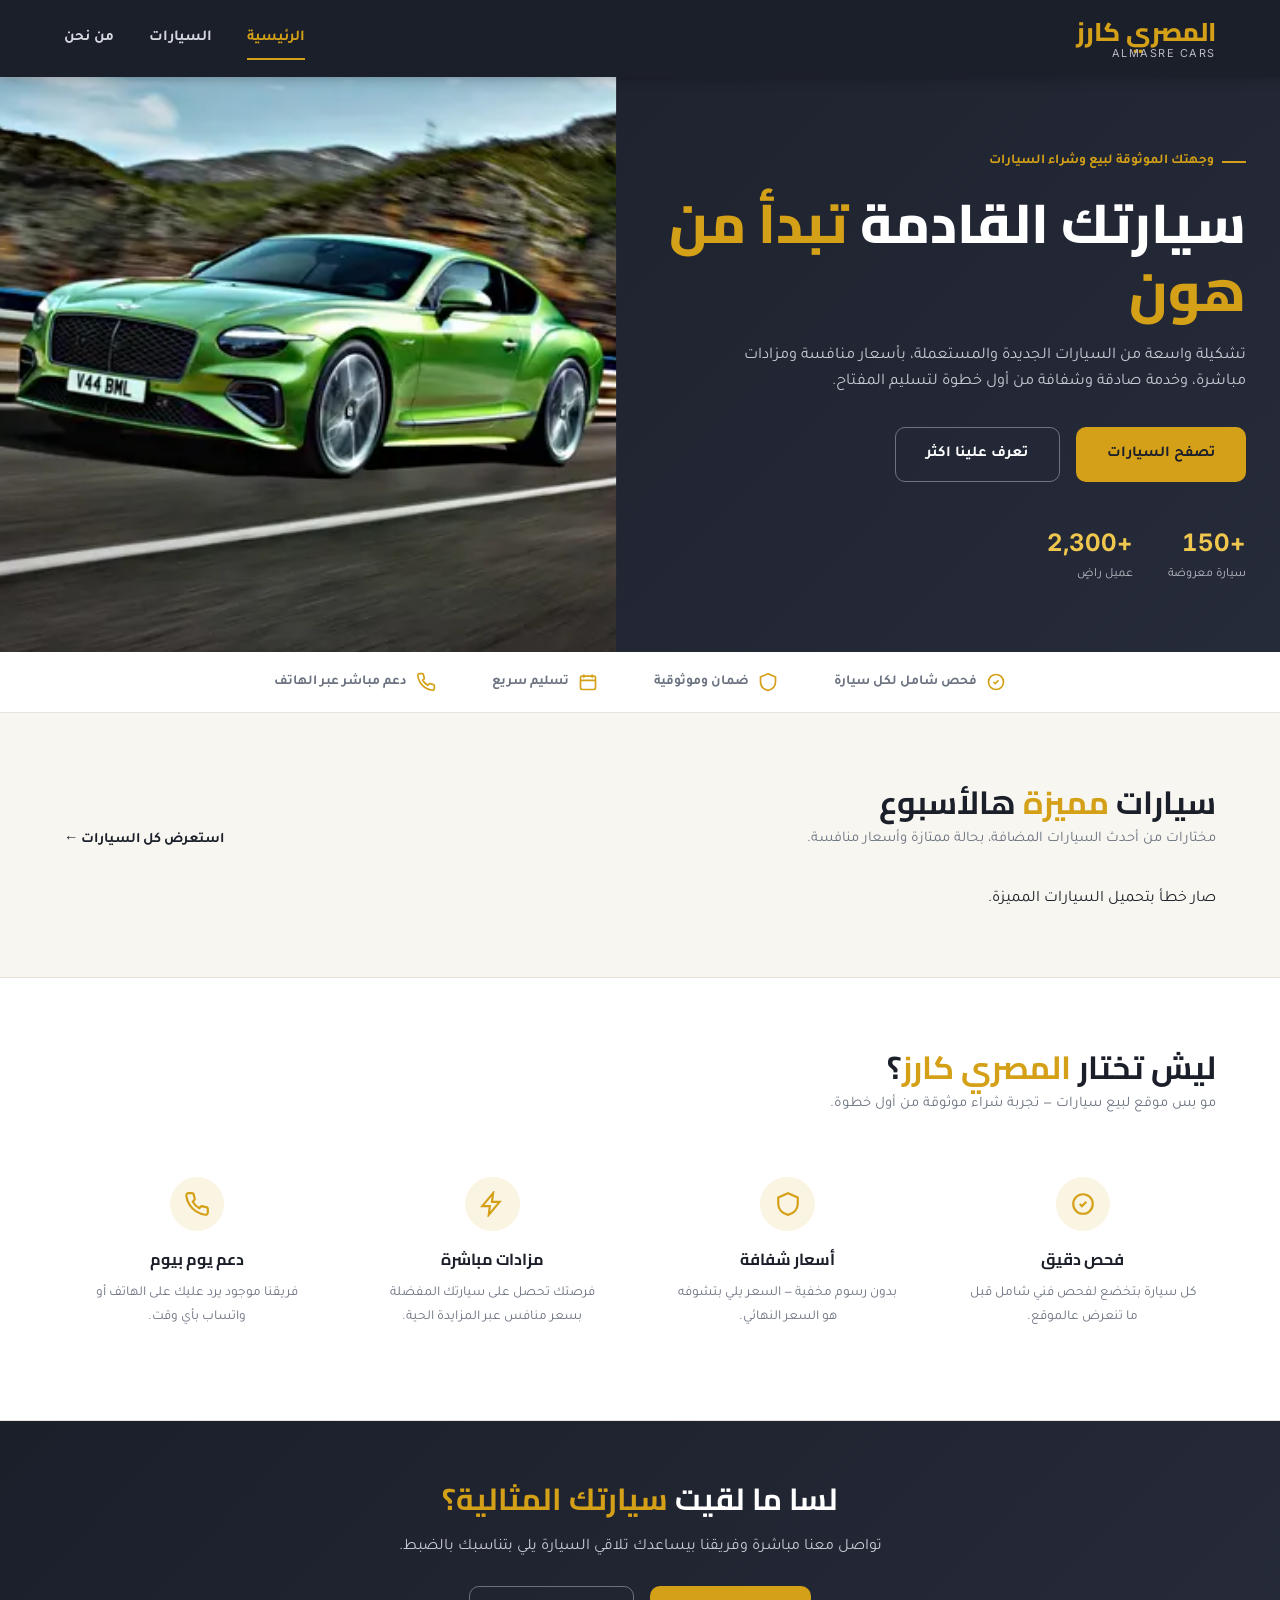
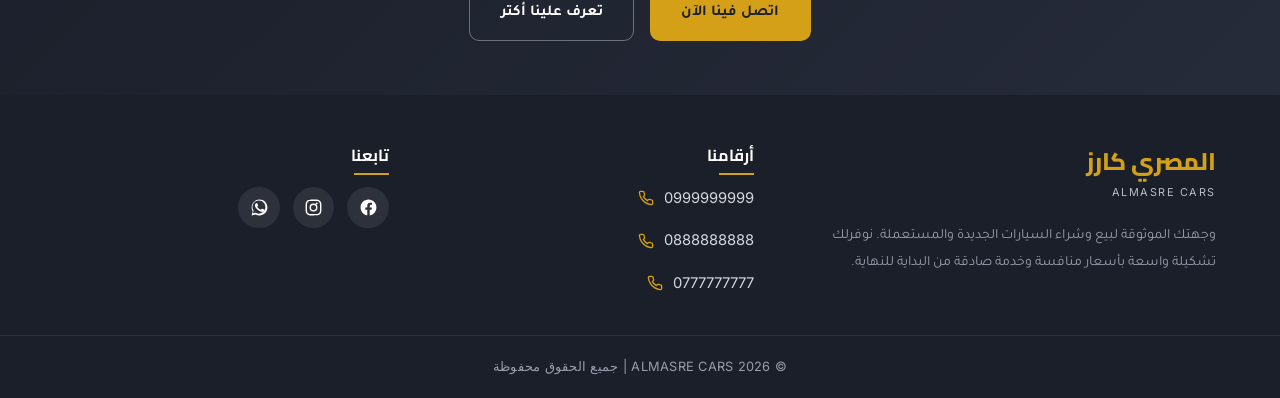
==== index.html @ b3e501c2 "Initial commit" ====
<!doctype html>
<html lang="ar" dir="rtl">
  <head>
    <meta charset="UTF-8" />
    <meta name="viewport" content="width=device-width, initial-scale=1.0" />
    <title>المصري كارز | الصفحة الرئيسية</title>

    <link rel="preconnect" href="https://fonts.googleapis.com" />
    <link rel="preconnect" href="https://fonts.gstatic.com" crossorigin />
    <link
      href="https://fonts.googleapis.com/css2?family=Cairo:wght@600;700;800&family=Tajawal:wght@400;500;700&family=Inter:wght@500;600;700&display=swap"
      rel="stylesheet"
    />
    <link rel="stylesheet" href="css/home.css" />
    <link rel="stylesheet" href="css/common.css" />
    <link rel="stylesheet" href="css/car-modal.css" />
  </head>

  <body>
    <!-- ===== Header ===== -->
    <header class="site-header">
      <div class="logo">
        <strong>المصري كارز</strong>
        <span>AlMasre Cars</span>
      </div>
      <nav class="nav-links" id="navLinks">
        <a href="#" aria-current="page">الرئيسية</a>
        <a href="Cars.html">السيارات</a>
        <a href="AboutUs.html">من نحن</a>
      </nav>
      <button
        class="nav-toggle"
        id="navToggle"
        aria-label="فتح القائمة"
        aria-expanded="false"
        aria-controls="navLinks"
      >
        <span></span><span></span><span></span>
      </button>
    </header>

    <!-- ===== Hero ===== -->
    <section class="hero">
      <div class="hero-copy">
        <div class="hero-eyebrow">وجهتك الموثوقة لبيع وشراء السيارات</div>
        <h1>سيارتك القادمة <span>تبدأ من هون</span></h1>
        <p>
          تشكيلة واسعة من السيارات الجديدة والمستعملة، بأسعار منافسة ومزادات
          مباشرة، وخدمة صادقة وشفافة من أول خطوة لتسليم المفتاح.
        </p>
        <div class="hero-actions">
          <a href="Cars.html" class="btn btn-primary">تصفح السيارات</a>
          <a href="AboutUs.html" class="btn btn-outline">تعرف علينا اكثر</a>
        </div>
        <div class="hero-stats">
          <div class="hero-stat">
            <strong class="num">+150</strong>
            <span>سيارة معروضة</span>
          </div>
          <div class="hero-stat">
            <strong class="num">+2,300</strong>
            <span>عميل راضٍ</span>
          </div>
        </div>
      </div>
      <div class="hero-media">
        <img src="images/Cars/car7.jpg" alt="أودي R8 من تشكيلة المصري كارز" />
      </div>
    </section>

    <!-- ===== شريط الثقة ===== -->
    <div class="trust-bar">
      <div class="trust-item">
        <svg
          viewBox="0 0 24 24"
          stroke-width="2"
          fill="none"
          stroke="currentColor"
        >
          <path d="M9 12l2 2 4-4"></path>
          <circle cx="12" cy="12" r="9"></circle>
        </svg>
        فحص شامل لكل سيارة
      </div>
      <div class="trust-item">
        <svg
          viewBox="0 0 24 24"
          stroke-width="2"
          fill="none"
          stroke="currentColor"
        >
          <path
            d="M12 2 3 6v6c0 5 3.8 8.7 9 10 5.2-1.3 9-5 9-10V6l-9-4Z"
          ></path>
        </svg>
        ضمان وموثوقية
      </div>
      <div class="trust-item">
        <svg
          viewBox="0 0 24 24"
          stroke-width="2"
          fill="none"
          stroke="currentColor"
        >
          <path d="M3 10h18M7 3v4M17 3v4"></path>
          <rect x="3" y="5" width="18" height="16" rx="2"></rect>
        </svg>
        تسليم سريع
      </div>
      <div class="trust-item">
        <svg
          viewBox="0 0 24 24"
          stroke-width="2"
          fill="none"
          stroke="currentColor"
        >
          <path
            d="M22 16.92v3a2 2 0 0 1-2.18 2 19.79 19.79 0 0 1-8.63-3.07 19.5 19.5 0 0 1-6-6 19.79 19.79 0 0 1-3.07-8.67A2 2 0 0 1 4.11 2h3a2 2 0 0 1 2 1.72c.127.96.361 1.903.7 2.81a2 2 0 0 1-.45 2.11L8.09 9.91a16 16 0 0 0 6 6l1.27-1.27a2 2 0 0 1 2.11-.45c.907.339 1.85.573 2.81.7A2 2 0 0 1 22 16.92Z"
          ></path>
        </svg>
        دعم مباشر عبر الهاتف
      </div>
    </div>

    <!-- ===== السيارات المميزة ===== -->
    <section class="section">
      <div class="section-head reveal">
        <div>
          <h2>سيارات <span>مميزة</span> هالأسبوع</h2>
          <p>مختارات من أحدث السيارات المضافة، بحالة ممتازة وأسعار منافسة.</p>
        </div>
        <a href="Cars.html" class="section-link">استعرض كل السيارات ←</a>
      </div>

      <div class="cars-grid" id="featuredCarsGrid">
        <p class="featured-loading">عم نجهزلك السيارات المميزة...</p>
      </div>
    </section>

    <!-- ===== ليش تختار المصري كارز ===== -->
    <section class="why-us">
      <div class="section">
        <div class="section-head reveal">
          <div>
            <h2>ليش تختار <span>المصري كارز</span>؟</h2>
            <p>مو بس موقع لبيع سيارات — تجربة شراء موثوقة من أول خطوة.</p>
          </div>
        </div>
        <div class="why-grid">
          <div class="why-card reveal">
            <div class="why-icon">
              <svg
                viewBox="0 0 24 24"
                stroke-width="2"
                fill="none"
                stroke="currentColor"
              >
                <path d="M9 12l2 2 4-4"></path>
                <circle cx="12" cy="12" r="9"></circle>
              </svg>
            </div>
            <h3>فحص دقيق</h3>
            <p>كل سيارة بتخضع لفحص فني شامل قبل ما تنعرض عالموقع.</p>
          </div>
          <div class="why-card reveal">
            <div class="why-icon">
              <svg
                viewBox="0 0 24 24"
                stroke-width="2"
                fill="none"
                stroke="currentColor"
              >
                <path
                  d="M12 2 3 6v6c0 5 3.8 8.7 9 10 5.2-1.3 9-5 9-10V6l-9-4Z"
                ></path>
              </svg>
            </div>
            <h3>أسعار شفافة</h3>
            <p>بدون رسوم مخفية — السعر يلي بتشوفه هو السعر النهائي.</p>
          </div>
          <div class="why-card reveal">
            <div class="why-icon">
              <svg
                viewBox="0 0 24 24"
                stroke-width="2"
                fill="none"
                stroke="currentColor"
              >
                <path d="M13 2 3 14h7l-1 8 10-12h-7l1-8Z"></path>
              </svg>
            </div>
            <h3>مزادات مباشرة</h3>
            <p>فرصتك تحصل على سيارتك المفضلة بسعر منافس عبر المزايدة الحية.</p>
          </div>
          <div class="why-card reveal">
            <div class="why-icon">
              <svg
                viewBox="0 0 24 24"
                stroke-width="2"
                fill="none"
                stroke="currentColor"
              >
                <path
                  d="M22 16.92v3a2 2 0 0 1-2.18 2 19.79 19.79 0 0 1-8.63-3.07 19.5 19.5 0 0 1-6-6 19.79 19.79 0 0 1-3.07-8.67A2 2 0 0 1 4.11 2h3a2 2 0 0 1 2 1.72c.127.96.361 1.903.7 2.81a2 2 0 0 1-.45 2.11L8.09 9.91a16 16 0 0 0 6 6l1.27-1.27a2 2 0 0 1 2.11-.45c.907.339 1.85.573 2.81.7A2 2 0 0 1 22 16.92Z"
                ></path>
              </svg>
            </div>
            <h3>دعم يوم بيوم</h3>
            <p>فريقنا موجود يرد عليك على الهاتف أو واتساب بأي وقت.</p>
          </div>
        </div>
      </div>
    </section>

    <!-- ===== CTA أخير ===== -->
    <section class="cta-banner reveal">
      <h2>لسا ما لقيت <span>سيارتك المثالية؟</span></h2>
      <p>تواصل معنا مباشرة وفريقنا بيساعدك تلاقي السيارة يلي بتناسبك بالضبط.</p>
      <div class="hero-actions">
        <a href="tel:0999999999" class="btn btn-primary">اتصل فينا الآن</a>
        <a href="AboutUs.html" class="btn btn-outline">تعرف علينا أكتر</a>
      </div>
    </section>

    <!-- ===== Footer ===== -->
    <footer class="site-footer">
      <div class="footer-inner">
        <div class="footer-brand">
          <strong>المصري كارز</strong>
          <span>AlMasre Cars</span>
          <p>
            وجهتك الموثوقة لبيع وشراء السيارات الجديدة والمستعملة. نوفرلك تشكيلة
            واسعة بأسعار منافسة وخدمة صادقة من البداية للنهاية.
          </p>
        </div>

        <div class="footer-col">
          <h4>أرقامنا</h4>
          <ul class="footer-phones">
            <li>
              <a href="tel:0999999999">
                <svg
                  viewBox="0 0 24 24"
                  stroke-width="2"
                  fill="none"
                  stroke="currentColor"
                >
                  <path
                    d="M22 16.92v3a2 2 0 0 1-2.18 2 19.79 19.79 0 0 1-8.63-3.07 19.5 19.5 0 0 1-6-6 19.79 19.79 0 0 1-3.07-8.67A2 2 0 0 1 4.11 2h3a2 2 0 0 1 2 1.72c.127.96.361 1.903.7 2.81a2 2 0 0 1-.45 2.11L8.09 9.91a16 16 0 0 0 6 6l1.27-1.27a2 2 0 0 1 2.11-.45c.907.339 1.85.573 2.81.7A2 2 0 0 1 22 16.92Z"
                  ></path>
                </svg>
                0999999999
              </a>
            </li>
            <li>
              <a href="tel:0888888888">
                <svg
                  viewBox="0 0 24 24"
                  stroke-width="2"
                  fill="none"
                  stroke="currentColor"
                >
                  <path
                    d="M22 16.92v3a2 2 0 0 1-2.18 2 19.79 19.79 0 0 1-8.63-3.07 19.5 19.5 0 0 1-6-6 19.79 19.79 0 0 1-3.07-8.67A2 2 0 0 1 4.11 2h3a2 2 0 0 1 2 1.72c.127.96.361 1.903.7 2.81a2 2 0 0 1-.45 2.11L8.09 9.91a16 16 0 0 0 6 6l1.27-1.27a2 2 0 0 1 2.11-.45c.907.339 1.85.573 2.81.7A2 2 0 0 1 22 16.92Z"
                  ></path>
                </svg>
                0888888888
              </a>
            </li>
            <li>
              <a href="tel:0777777777">
                <svg
                  viewBox="0 0 24 24"
                  stroke-width="2"
                  fill="none"
                  stroke="currentColor"
                >
                  <path
                    d="M22 16.92v3a2 2 0 0 1-2.18 2 19.79 19.79 0 0 1-8.63-3.07 19.5 19.5 0 0 1-6-6 19.79 19.79 0 0 1-3.07-8.67A2 2 0 0 1 4.11 2h3a2 2 0 0 1 2 1.72c.127.96.361 1.903.7 2.81a2 2 0 0 1-.45 2.11L8.09 9.91a16 16 0 0 0 6 6l1.27-1.27a2 2 0 0 1 2.11-.45c.907.339 1.85.573 2.81.7A2 2 0 0 1 22 16.92Z"
                  ></path>
                </svg>
                0777777777
              </a>
            </li>
          </ul>
        </div>

        <div class="footer-col">
          <h4>تابعنا</h4>
          <div class="footer-socials">
            <a
              class="social-btn facebook"
              href="https://www.facebook.com/share/1HFxrRnPoR/"
              target="_blank"
              rel="noopener noreferrer"
              aria-label="صفحتنا على فيسبوك"
            >
              <svg viewBox="0 0 24 24">
                <path
                  d="M22 12.06C22 6.5 17.52 2 12 2S2 6.5 2 12.06c0 5 3.66 9.14 8.44 9.94v-7.03H7.9v-2.91h2.54V9.85c0-2.51 1.49-3.9 3.77-3.9 1.09 0 2.24.2 2.24.2v2.47h-1.26c-1.24 0-1.63.78-1.63 1.57v1.88h2.78l-.44 2.91h-2.34V22c4.78-.8 8.44-4.94 8.44-9.94Z"
                ></path>
              </svg>
            </a>
            <a
              class="social-btn instagram"
              href="https://www.instagram.com/almasre_cars1?igsh=eW95MzhqOXViam92"
              target="_blank"
              rel="noopener noreferrer"
              aria-label="صفحتنا على انستغرام"
            >
              <svg viewBox="0 0 24 24">
                <path
                  d="M12 2c-2.72 0-3.06.01-4.12.06-1.06.05-1.79.22-2.43.47-.66.26-1.22.6-1.77 1.16-.56.55-.9 1.11-1.16 1.77-.25.64-.42 1.37-.47 2.43C2.01 8.94 2 9.28 2 12s.01 3.06.06 4.12c.05 1.06.22 1.79.47 2.43.26.66.6 1.22 1.16 1.77.55.56 1.11.9 1.77 1.16.64.25 1.37.42 2.43.47C8.94 21.99 9.28 22 12 22s3.06-.01 4.12-.06c1.06-.05 1.79-.22 2.43-.47.66-.26 1.22-.6 1.77-1.16.56-.55.9-1.11 1.16-1.77.25-.64.42-1.37.47-2.43.05-1.06.06-1.4.06-4.12s-.01-3.06-.06-4.12c-.05-1.06-.22-1.79-.47-2.43a4.9 4.9 0 0 0-1.16-1.77 4.9 4.9 0 0 0-1.77-1.16c-.64-.25-1.37-.42-2.43-.47C15.06 2.01 14.72 2 12 2Zm0 1.8c2.67 0 2.99.01 4.04.06.98.04 1.5.21 1.86.35.47.18.8.4 1.15.75.35.35.57.68.75 1.15.14.36.31.88.35 1.86.05 1.05.06 1.37.06 4.04s-.01 2.99-.06 4.04c-.04.98-.21 1.5-.35 1.86-.18.47-.4.8-.75 1.15-.35.35-.68.57-1.15.75-.36.14-.88.31-1.86.35-1.05.05-1.37.06-4.04.06s-2.99-.01-4.04-.06c-.98-.04-1.5-.21-1.86-.35a3.1 3.1 0 0 1-1.15-.75 3.1 3.1 0 0 1-.75-1.15c-.14-.36-.31-.88-.35-1.86C3.81 14.99 3.8 14.67 3.8 12s.01-2.99.06-4.04c.04-.98.21-1.5.35-1.86.18-.47.4-.8.75-1.15.35-.35.68-.57 1.15-.75.36-.14.88-.31 1.86-.35C9.01 3.81 9.33 3.8 12 3.8Zm0 3.2a5 5 0 1 0 0 10 5 5 0 0 0 0-10Zm0 8.25a3.25 3.25 0 1 1 0-6.5 3.25 3.25 0 0 1 0 6.5Zm5.2-8.45a1.17 1.17 0 1 1-2.34 0 1.17 1.17 0 0 1 2.34 0Z"
                ></path>
              </svg>
            </a>
            <a
              class="social-btn whatsapp"
              href="https://whatsapp.com/channel/0029Vb72TVJ9mrGWmtcDu41w"
              target="_blank"
              rel="noopener noreferrer"
              aria-label="مجموعتنا على واتساب"
            >
              <svg viewBox="0 0 24 24">
                <path
                  d="M17.47 14.38c-.29-.15-1.72-.85-1.98-.94-.27-.1-.46-.15-.66.14-.2.3-.75.94-.92 1.13-.17.2-.34.22-.63.08-.29-.15-1.22-.45-2.33-1.44-.86-.77-1.44-1.72-1.61-2.01-.17-.29-.02-.45.13-.6.13-.13.29-.34.44-.51.15-.17.2-.29.29-.49.1-.2.05-.37-.02-.51-.08-.15-.66-1.59-.9-2.18-.24-.57-.48-.5-.66-.51-.17-.01-.36-.01-.56-.01-.2 0-.51.07-.78.37-.27.3-1.02 1-1.02 2.43 0 1.43 1.04 2.82 1.19 3.01.15.2 2.05 3.13 4.97 4.39.69.3 1.24.48 1.66.61.7.22 1.34.19 1.84.12.56-.08 1.72-.7 1.97-1.38.24-.68.24-1.26.17-1.38-.07-.12-.27-.2-.56-.34Z"
                ></path>
                <path
                  d="M12.04 2C6.54 2 2.05 6.48 2.05 12c0 1.87.51 3.63 1.4 5.13L2 22l4.99-1.31A9.95 9.95 0 0 0 12.04 22C17.54 22 22 17.52 22 12S17.54 2 12.04 2Zm0 18.1c-1.72 0-3.32-.5-4.66-1.36l-.33-.2-3.37.88.9-3.28-.22-.34a8.09 8.09 0 0 1-1.28-4.4c0-4.5 3.66-8.16 8.19-8.16 4.53 0 8.19 3.66 8.19 8.16 0 4.5-3.66 8.16-8.19 8.16Z"
                ></path>
              </svg>
            </a>
          </div>
        </div>
      </div>

      <div class="footer-bottom">© 2026 ALMASRE CARS | جميع الحقوق محفوظة</div>
    </footer>

    <!-- ===== مودال تفاصيل السيارة المميزة ===== -->
    <div class="modal-overlay" id="modalOverlay">
      <div class="modal-box">
        <div class="modal-gallery">
          <div class="modal-main-img">
            <img id="modalImg" src="" alt="" />
            <button
              class="gallery-close"
              id="galleryClose"
              aria-label="إغلاق"
            >
              ×
            </button>
            <button
              class="gallery-nav prev"
              id="galleryPrev"
              aria-label="الصورة السابقة"
            >
              ‹
            </button>
            <button
              class="gallery-nav next"
              id="galleryNext"
              aria-label="الصورة التالية"
            >
              ›
            </button>
            <span class="gallery-counter" id="galleryCounter"></span>
          </div>
          <div class="modal-thumbs" id="modalThumbs"></div>
        </div>
        <div class="modal-info">
          <h2 id="modalName"></h2>
          <div class="modal-specs">
            <span class="spec"
              ><strong>الموديل:</strong>&nbsp;<span
                id="modalYear"
                class="num"
              ></span
            ></span>
            <span class="spec"
              ><strong>الحالة:</strong>&nbsp;<span id="modalCondition"></span
            ></span>
            <span class="spec"
              ><strong>ناقل الحركة:</strong>&nbsp;<span id="modalGear"></span
            ></span>
            <span class="spec"
              ><strong>الوقود:</strong>&nbsp;<span id="modalFuel"></span
            ></span>
            <span class="spec"
              ><strong>الممشى:</strong>&nbsp;<span
                id="modalKm"
                class="num"
              ></span
              >&nbsp;كم</span
            >
            <span class="spec"
              ><strong>الفرع:</strong>&nbsp;<span id="modalBranch"></span
            ></span>
          </div>
          <p class="modal-desc" id="modalDesc"></p>
          <div class="modal-price num" id="modalPrice"></div>
          <a href="#" class="modal-cta" id="modalCta"
            >تواصل معنا بخصوص هالسيارة</a
          >
        </div>
      </div>
    </div>

    <script>
      /* ============================================
         0) قائمة الموبايل (Hamburger)
      ============================================ */
      const navToggle = document.getElementById("navToggle");
      const navLinks = document.getElementById("navLinks");

      navToggle.addEventListener("click", () => {
        const isOpen = navLinks.classList.toggle("open");
        navToggle.classList.toggle("open", isOpen);
        navToggle.setAttribute("aria-expanded", isOpen);
      });

      navLinks.querySelectorAll("a").forEach((link) => {
        link.addEventListener("click", () => {
          navLinks.classList.remove("open");
          navToggle.classList.remove("open");
          navToggle.setAttribute("aria-expanded", "false");
        });
      });

      /* ============================================
         Fade-in عند التمرير (Intersection Observer)
      ============================================ */
      const revealEls = document.querySelectorAll(".reveal");
      const observer = new IntersectionObserver(
        (entries) => {
          entries.forEach((entry) => {
            if (entry.isIntersecting) {
              entry.target.classList.add("in-view");
              observer.unobserve(entry.target);
            }
          });
        },
        { threshold: 0.15 },
      );
      revealEls.forEach((el) => observer.observe(el));

      /* ============================================
         السيارات المميزة (من الداشبورد)
      ============================================ */
      const featuredCarsGrid = document.getElementById("featuredCarsGrid");

      let featuredCars = [];

      function carSvgYear() {
        return `<svg viewBox="0 0 24 24" stroke-width="2" fill="none" stroke="currentColor"><rect x="3" y="5" width="18" height="16" rx="2"></rect><path d="M3 10h18M8 3v4M16 3v4"></path></svg>`;
      }

      function carSvgGear() {
        return `<svg viewBox="0 0 24 24" stroke-width="2" fill="none" stroke="currentColor"><circle cx="12" cy="12" r="8"></circle><path d="M12 8v4l3 2"></path></svg>`;
      }

      function carSvgKm() {
        return `<svg viewBox="0 0 24 24" stroke-width="2" fill="none" stroke="currentColor"><circle cx="12" cy="12" r="9"></circle><path d="m12 12 4-2"></path></svg>`;
      }

      function normalizeFeaturedCar(car) {
        let images = [];

        if (Array.isArray(car.images)) {
          images = car.images;
        }

        if (!images.length && car.image) {
          images = [car.image];
        }

        return {
          id: Number(car.id),
          name: car.name || "سيارة",
          year: car.year || "",
          price: Number(car.price || 0),
          km: Number(car.km || 0),
          image: car.image || images[0] || "",
          images,
          fuel: car.fuel || "بنزين",
          gear: car.transmission || "أوتوماتيك",
          branch: car.branch || "غير محدد",
          condition: car.condition || "متوفرة",
          desc:
            car.description ||
            "للمزيد من التفاصيل حول هذه السيارة تواصل معنا مباشرة.",
        };
      }

      function featuredCardHtml(car) {
        return `
          <article class="car-card reveal">
            <div class="car-media">
              <img src="${car.image}" alt="${car.name}" />
              <span class="car-price-tag num">$${car.price.toLocaleString("en-US")}</span>
            </div>
            <div class="car-body">
              <h3>${car.name}</h3>
              <div class="car-specs">
                <span>${carSvgYear()}<span class="num">${car.year}</span></span>
                <span>${carSvgGear()}${car.gear}</span>
                <span>${carSvgKm()}<span class="num">${car.km.toLocaleString("en-US")}</span> كم</span>
              </div>
              <button class="details-btn" data-car-id="${car.id}" style="margin-top: 0.9rem; width: 100%;">
                التفاصيل
              </button>
            </div>
          </article>
        `;
      }

      async function loadFeaturedCars() {
        try {
          const res = await fetch("/api/cars?featured=1");
          const data = await res.json();

          featuredCars = (data.cars || []).map(normalizeFeaturedCar);

          if (!featuredCars.length) {
            featuredCarsGrid.innerHTML = `<p class="featured-loading">ما في سيارات مميزة مضافة لهلق.</p>`;
            return;
          }

          featuredCarsGrid.innerHTML = featuredCars
            .map(featuredCardHtml)
            .join("");

          // منفعّل أنيميشن الظهور لنفس الكروت الجديدة
          featuredCarsGrid.querySelectorAll(".reveal").forEach((el) => {
            observer.observe(el);
          });

          featuredCarsGrid.querySelectorAll(".details-btn").forEach((btn) => {
            btn.addEventListener("click", () => {
              openFeaturedCarModal(Number(btn.dataset.carId));
            });
          });
        } catch (error) {
          featuredCarsGrid.innerHTML = `<p class="featured-loading">صار خطأ بتحميل السيارات المميزة.</p>`;
        }
      }

      loadFeaturedCars();

      /* ============================================
         مودال تفاصيل السيارة المميزة
      ============================================ */
      const modalOverlay = document.getElementById("modalOverlay");
      const modalImg = document.getElementById("modalImg");
      const modalName = document.getElementById("modalName");
      const modalYear = document.getElementById("modalYear");
      const modalCondition = document.getElementById("modalCondition");
      const modalGear = document.getElementById("modalGear");
      const modalFuel = document.getElementById("modalFuel");
      const modalKm = document.getElementById("modalKm");
      const modalBranch = document.getElementById("modalBranch");
      const modalDesc = document.getElementById("modalDesc");
      const modalPrice = document.getElementById("modalPrice");
      const modalCta = document.getElementById("modalCta");
      const modalThumbs = document.getElementById("modalThumbs");
      const galleryPrev = document.getElementById("galleryPrev");
      const galleryNext = document.getElementById("galleryNext");
      const galleryClose = document.getElementById("galleryClose");
      const galleryCounter = document.getElementById("galleryCounter");

      let galleryImages = [];
      let galleryIndex = 0;

      function renderGallery() {
        if (!galleryImages.length) {
          modalImg.src = "";
          modalThumbs.innerHTML = "";
          galleryCounter.textContent = "";
          return;
        }

        modalImg.src = galleryImages[galleryIndex];
        galleryCounter.textContent = `${galleryIndex + 1} / ${galleryImages.length}`;

        modalThumbs.innerHTML = galleryImages
          .map(
            (src, i) => `
              <button class="${i === galleryIndex ? "active" : ""}" data-index="${i}">
                <img src="${src}" alt="" />
              </button>
            `,
          )
          .join("");

        modalThumbs.querySelectorAll("button").forEach((btn) => {
          btn.addEventListener("click", () => {
            galleryIndex = Number(btn.dataset.index);
            renderGallery();
          });
        });

        const hasMultiple = galleryImages.length > 1;
        galleryPrev.style.display = hasMultiple ? "flex" : "none";
        galleryNext.style.display = hasMultiple ? "flex" : "none";
      }

      galleryPrev.addEventListener("click", () => {
        galleryIndex =
          (galleryIndex - 1 + galleryImages.length) % galleryImages.length;
        renderGallery();
      });

      galleryNext.addEventListener("click", () => {
        galleryIndex = (galleryIndex + 1) % galleryImages.length;
        renderGallery();
      });

      function openFeaturedCarModal(id) {
        const car = featuredCars.find((item) => item.id === id);
        if (!car) return;

        modalName.textContent = car.name;
        modalYear.textContent = car.year;
        modalCondition.textContent = car.condition;
        modalGear.textContent = car.gear;
        modalFuel.textContent = car.fuel;
        modalKm.textContent = car.km.toLocaleString("en-US");
        modalBranch.textContent = car.branch;
        modalDesc.textContent = car.desc;
        modalPrice.textContent = `${car.price.toLocaleString("en-US")} $`;

        // زر "تواصل معنا" بياخد أول رقم موجود بالفوتر تلقائياً
        const firstPhone = document.querySelector(".footer-phones a");
        if (firstPhone) {
          modalCta.setAttribute("href", firstPhone.getAttribute("href"));
        }

        galleryImages = car.images.length
          ? car.images
          : car.image
            ? [car.image]
            : [];

        galleryIndex = 0;
        renderGallery();

        modalOverlay.classList.add("open");
        document.body.style.overflow = "hidden";
      }

      function closeFeaturedCarModal() {
        modalOverlay.classList.remove("open");
        document.body.style.overflow = "";
      }

      galleryClose.addEventListener("click", closeFeaturedCarModal);

      modalOverlay.addEventListener("click", (event) => {
        if (event.target === modalOverlay) closeFeaturedCarModal();
      });

      document.addEventListener("keydown", (event) => {
        if (event.key === "Escape") closeFeaturedCarModal();
      });
    </script>
  </body>
</html>
---- css/home.css ----
/* ============================================
         Hero
      ============================================ */
      .hero {
        position: relative;
        background: linear-gradient(135deg, var(--navy) 0%, var(--navy-light) 100%);
        color: var(--white);
        display: grid;
        grid-template-columns: 1.1fr 1fr;
        align-items: center;
        overflow: hidden;
      }

      .hero-copy {
        padding: 4.5rem 5% 4rem;
        position: relative;
        z-index: 2;
      }

      .hero-eyebrow {
        display: inline-flex;
        align-items: center;
        gap: 0.5rem;
        color: var(--gold);
        font-weight: 700;
        font-size: 0.85rem;
        margin-bottom: 1rem;
      }

      .hero-eyebrow::before {
        content: "";
        width: 24px;
        height: 2px;
        background: var(--gold);
      }

      .hero h1 {
        font-size: clamp(2.1rem, 4.4vw, 3.4rem);
        font-weight: 800;
        line-height: 1.25;
        margin-bottom: 1.1rem;
      }

      .hero h1 span {
        color: var(--gold);
      }

      .hero p {
        color: #c7cad3;
        font-size: 1.02rem;
        max-width: 32rem;
        margin-bottom: 2rem;
      }

      .hero-actions {
        display: flex;
        flex-wrap: wrap;
        gap: 1rem;
        margin-bottom: 2.6rem;
      }

      .btn {
        display: inline-flex;
        align-items: center;
        gap: 0.5rem;
        padding: 0.9rem 1.9rem;
        border-radius: 10px;
        font-weight: 700;
        font-size: 0.95rem;
        border: 1.5px solid transparent;
        transition: transform 0.2s ease, background 0.2s ease, box-shadow 0.2s ease;
      }

      .btn-primary {
        background: var(--gold);
        color: var(--navy);
      }

      .btn-primary:hover {
        background: var(--gold-soft);
        transform: translateY(-3px);
        box-shadow: 0 10px 24px rgba(212, 160, 23, 0.35);
      }

      .btn-outline {
        border-color: rgba(255, 255, 255, 0.35);
        color: var(--white);
      }

      .btn-outline:hover {
        border-color: var(--gold);
        color: var(--gold);
        transform: translateY(-3px);
      }

      .hero-stats {
        display: flex;
        gap: 2.2rem;
        flex-wrap: wrap;
      }

      .hero-stat strong {
        display: block;
        font-family: "Inter", sans-serif;
        font-size: 1.5rem;
        font-weight: 700;
        color: var(--gold-soft);
      }

      .hero-stat span {
        font-size: 0.78rem;
        color: #b9bcc4;
      }

      .hero-media {
        position: relative;
        height: 100%;
        min-height: 24rem;
      }

      .hero-media img {
        width: 100%;
        height: 100%;
        object-fit: cover;
        transform: scale(1.02);
      }

      .hero-media::before {
        content: "";
        position: absolute;
        inset: 0;
        background: linear-gradient(90deg, var(--navy) 0%, transparent 35%);
      }

      @media (max-width: 900px) {
        .hero {
          grid-template-columns: 1fr;
        }
        .hero-media {
          min-height: 16rem;
          order: -1;
        }
        .hero-media::before {
          background: linear-gradient(0deg, var(--navy) 0%, transparent 35%);
        }
        .hero-copy {
          padding: 2.6rem 6% 2.8rem;
          text-align: center;
        }
        .hero p {
          margin-inline: auto;
        }
        .hero-actions {
          justify-content: center;
        }
        .hero-stats {
          justify-content: center;
        }
      }

      @media (max-width: 480px) {
        .hero-actions {
          flex-direction: column;
          align-items: stretch;
        }
        .hero-stats {
          gap: 1.4rem;
        }
      }
/* ============================================
         شريط الثقة (Trust bar)
      ============================================ */
      .trust-bar {
        background: var(--white);
        border-bottom: 1px solid var(--line);
        padding: 1.2rem 5%;
        display: flex;
        justify-content: center;
        gap: 3.5rem;
        flex-wrap: wrap;
      }

      .trust-item {
        display: flex;
        align-items: center;
        gap: 0.55rem;
        color: var(--slate);
        font-size: 0.86rem;
        font-weight: 600;
      }

      .trust-item svg {
        width: 20px;
        height: 20px;
        stroke: var(--gold);
        flex-shrink: 0;
      }
/* ============================================
         Section shell عام
      ============================================ */
      .section {
        max-width: 1300px;
        margin: 0 auto;
        padding: 4rem 5%;
      }

      .section-head {
        display: flex;
        align-items: flex-end;
        justify-content: space-between;
        gap: 1rem;
        margin-bottom: 2.2rem;
        flex-wrap: wrap;
      }

      .section-head h2 {
        font-size: clamp(1.5rem, 3vw, 2rem);
        color: var(--navy);
      }

      .section-head h2 span {
        color: var(--gold);
      }

      .section-head p {
        color: var(--slate);
        font-size: 0.92rem;
        max-width: 30rem;
      }

      .section-link {
        color: var(--navy);
        font-weight: 700;
        font-size: 0.9rem;
        white-space: nowrap;
        display: inline-flex;
        align-items: center;
        gap: 0.4rem;
        transition: gap 0.2s ease, color 0.2s ease;
      }

      .section-link:hover {
        gap: 0.7rem;
        color: var(--gold);
      }
/* ============================================
         مزاد اللحظة — Teaser
      ============================================ */
      .auction-teaser {
        background: var(--navy);
        border-radius: 20px;
        display: grid;
        grid-template-columns: 1fr 1fr;
        overflow: hidden;
        box-shadow: var(--shadow-hover);
      }

      .teaser-media {
        position: relative;
        min-height: 18rem;
      }

      .teaser-media img {
        width: 100%;
        height: 100%;
        object-fit: cover;
      }

      .teaser-tag {
        position: absolute;
        top: 1.2rem;
        inset-inline-start: 1.2rem;
        background: var(--urgent);
        color: var(--white);
        font-weight: 700;
        font-size: 0.78rem;
        padding: 0.4rem 0.9rem;
        border-radius: 999px;
        display: inline-flex;
        align-items: center;
        gap: 0.4rem;
      }

      .live-dot {
        width: 8px;
        height: 8px;
        border-radius: 50%;
        background: var(--white);
        animation: pulse 1.6s infinite;
      }

      @keyframes pulse {
        0% {
          box-shadow: 0 0 0 0 rgba(255, 255, 255, 0.55);
        }
        70% {
          box-shadow: 0 0 0 8px rgba(255, 255, 255, 0);
        }
        100% {
          box-shadow: 0 0 0 0 rgba(255, 255, 255, 0);
        }
      }

      .teaser-info {
        color: var(--white);
        padding: 2.6rem 2.6rem 2.6rem;
        display: flex;
        flex-direction: column;
        gap: 1rem;
        justify-content: center;
      }

      .teaser-info h3 {
        font-size: 1.5rem;
      }

      .teaser-info > p {
        color: #c7cad3;
        font-size: 0.92rem;
        max-width: 24rem;
      }

      .teaser-countdown {
        display: flex;
        gap: 0.7rem;
      }

      .teaser-countdown .unit {
        background: rgba(255, 255, 255, 0.06);
        border: 1px solid rgba(212, 160, 23, 0.35);
        border-radius: 10px;
        padding: 0.55rem 0.4rem;
        text-align: center;
        min-width: 3.2rem;
      }

      .teaser-countdown .unit strong {
        display: block;
        font-family: "Inter", sans-serif;
        font-size: 1.25rem;
        font-weight: 700;
        color: var(--gold-soft);
      }

      .teaser-countdown .unit span {
        font-size: 0.62rem;
        color: #b9bcc4;
      }

      .teaser-bid-row {
        display: flex;
        align-items: center;
        gap: 1.4rem;
        flex-wrap: wrap;
        margin-top: 0.4rem;
      }

      .teaser-label {
        display: block;
        font-size: 0.76rem;
        color: #b9bcc4;
        margin-bottom: 0.15rem;
      }

      .teaser-price {
        font-family: "Inter", sans-serif;
        font-size: 1.7rem;
        font-weight: 800;
        color: var(--gold);
      }

      @media (max-width: 780px) {
        .auction-teaser {
          grid-template-columns: 1fr;
        }
        .teaser-media {
          min-height: 14rem;
        }
        .teaser-info {
          padding: 2rem 6%;
        }
      }

      @media (max-width: 420px) {
        .teaser-countdown {
          gap: 0.4rem;
        }
        .teaser-countdown .unit {
          min-width: 0;
          flex: 1;
        }
      }
/* ============================================
         السيارات المميزة
      ============================================ */
      .cars-grid {
        display: grid;
        grid-template-columns: repeat(3, 1fr);
        gap: 1.8rem;
      }

      @media (max-width: 940px) {
        .cars-grid {
          grid-template-columns: repeat(2, 1fr);
        }
      }
      @media (max-width: 620px) {
        .cars-grid {
          grid-template-columns: 1fr;
        }
      }

      .car-card {
        background: var(--white);
        border-radius: var(--radius);
        overflow: hidden;
        box-shadow: var(--shadow);
        transition: transform 0.3s ease, box-shadow 0.3s ease;
      }

      .car-card:hover {
        transform: translateY(-6px);
        box-shadow: var(--shadow-hover);
      }

      .car-media {
        position: relative;
        aspect-ratio: 4 / 3;
        overflow: hidden;
      }

      .car-media img {
        width: 100%;
        height: 100%;
        object-fit: cover;
        transition: transform 0.5s ease;
      }

      .car-card:hover .car-media img {
        transform: scale(1.08);
      }

      .car-price-tag {
        position: absolute;
        bottom: 0.8rem;
        inset-inline-end: 0.8rem;
        background: var(--gold);
        color: var(--navy);
        font-weight: 700;
        font-size: 0.85rem;
        padding: 0.3rem 0.8rem;
        border-radius: 999px;
      }

      .car-body {
        padding: 1.1rem 1.3rem 1.4rem;
      }

      .car-body h3 {
        font-size: 1.05rem;
        color: var(--navy);
        margin-bottom: 0.6rem;
      }

      .car-specs {
        display: flex;
        flex-wrap: wrap;
        gap: 0.5rem 0.9rem;
        color: var(--slate);
        font-size: 0.8rem;
      }

      .car-specs span {
        display: flex;
        align-items: center;
        gap: 0.35rem;
      }

      .car-specs svg {
        width: 14px;
        height: 14px;
        stroke: var(--gold);
      }
/* ============================================
         ليش تختارنا
      ============================================ */
      .why-us {
        background: var(--white);
        border-top: 1px solid var(--line);
        border-bottom: 1px solid var(--line);
      }

      .why-grid {
        display: grid;
        grid-template-columns: repeat(4, 1fr);
        gap: 1.8rem;
      }

      @media (max-width: 940px) {
        .why-grid {
          grid-template-columns: repeat(2, 1fr);
        }
      }
      @media (max-width: 520px) {
        .why-grid {
          grid-template-columns: 1fr;
        }
      }

      .why-card {
        text-align: center;
        padding: 1.6rem 1.2rem;
        border-radius: var(--radius);
        transition: transform 0.25s ease, box-shadow 0.25s ease;
      }

      .why-card:hover {
        transform: translateY(-4px);
        box-shadow: var(--shadow);
      }

      .why-icon {
        width: 3.4rem;
        height: 3.4rem;
        margin: 0 auto 1rem;
        border-radius: 50%;
        background: rgba(212, 160, 23, 0.12);
        display: flex;
        align-items: center;
        justify-content: center;
      }

      .why-icon svg {
        width: 26px;
        height: 26px;
        stroke: var(--gold);
      }

      .why-card h3 {
        font-size: 1rem;
        color: var(--navy);
        margin-bottom: 0.5rem;
      }

      .why-card p {
        font-size: 0.85rem;
        color: var(--slate);
        line-height: 1.8;
      }
/* ============================================
         شريط CTA أخير
      ============================================ */
      .cta-banner {
        background: linear-gradient(135deg, var(--navy) 0%, var(--navy-light) 100%);
        color: var(--white);
        text-align: center;
        padding: 3.4rem 5%;
      }

      .cta-banner h2 {
        font-size: clamp(1.4rem, 2.6vw, 1.9rem);
        margin-bottom: 0.7rem;
      }

      .cta-banner h2 span {
        color: var(--gold);
      }

      .cta-banner p {
        color: #c7cad3;
        margin-bottom: 1.6rem;
      }

      .cta-banner .hero-actions {
        justify-content: center;
        margin-bottom: 0;
      }
/* ============================================
         Fade-in عند التمرير
      ============================================ */
      .reveal {
        opacity: 0;
        transform: translateY(24px);
        transition: opacity 0.6s ease, transform 0.6s ease;
      }

      .reveal.in-view {
        opacity: 1;
        transform: translateY(0);
      }
---- css/common.css ----
/* ============================================
نظام الألوان والخطوط (Design Tokens)
نفس هوية المصري كارز: كحلي + ذهبي
 + لون تنبيه "urgent" خاص بصفحة المزادات فقط
============================================ */
:root {
  --navy: #1b1f2a;
  --navy-light: #262b3a;
  --gold: #d4a017;
  --gold-soft: #f0c74e;
  --cream: #f8f6f1;
  --ink: #1e2128;
  --slate: #6b7280;
  --white: #ffffff;
  --line: #e7e3da;
  --urgent: #e2472b;
  --urgent-soft: #fbe4e0;
  --radius: 16px;
  --shadow: 0 10px 30px rgba(27, 31, 42, 0.08);
  --shadow-hover: 0 20px 40px rgba(27, 31, 42, 0.16);
}

* {
  margin: 0;
  padding: 0;
  box-sizing: border-box;
}

body {
  font-family: "Tajawal", sans-serif;
  background: var(--cream);
  color: var(--ink);
  line-height: 1.6;
}

h1,
h2,
h3 {
  font-family: "Cairo", sans-serif;
}

.num {
  font-family: "Inter", sans-serif;
  font-variant-numeric: tabular-nums;
}

a {
  text-decoration: none;
  color: inherit;
}

button {
  font-family: inherit;
  cursor: pointer;
}

@media (prefers-reduced-motion: reduce) {
  * {
    animation-duration: 0.01ms !important;
    transition-duration: 0.01ms !important;
  }
}

:focus-visible {
  outline: 2px solid var(--gold);
  outline-offset: 3px;
}
/* ============================================
Header / Navbar (مطابق لصفحة السيارات)
=========================================== */
.site-header {
  background: var(--navy);
  padding: 1.1rem 5%;
  display: flex;
  align-items: center;
  justify-content: space-between;
  position: sticky;
  top: 0;
  z-index: 50;
  box-shadow: 0 2px 12px rgba(0, 0, 0, 0.25);
}

.logo {
  display: flex;
  flex-direction: column;
  line-height: 1.1;
}

.logo strong {
  font-family: "Cairo", sans-serif;
  font-size: 1.6rem;
  font-weight: 800;
  color: var(--gold);
}

.logo span {
  font-family: "Inter", sans-serif;
  font-size: 0.68rem;
  letter-spacing: 0.14em;
  color: #b9bcc4;
  text-transform: uppercase;
  margin-top: 2px;
}

.nav-links {
  display: flex;
  gap: 2.2rem;
}

.nav-links a {
  color: #d5d7de;
  font-weight: 600;
  font-size: 0.95rem;
  position: relative;
  padding: 0.3rem 0;
  transition: color 0.2s ease;
}

.nav-links a:hover,
.nav-links a[aria-current="page"] {
  color: var(--gold);
}

.nav-links a::after {
  content: "";
  position: absolute;
  bottom: -4px;
  right: 0;
  width: 0;
  height: 2px;
  background: var(--gold);
  transition: width 0.25s ease;
}

.nav-links a[aria-current="page"]::after {
  width: 100%;
}

.nav-links a:hover::after {
  width: 100%;
}

.nav-toggle {
  display: none;
  flex-direction: column;
  justify-content: center;
  gap: 5px;
  width: 40px;
  height: 40px;
  background: none;
  border: none;
  padding: 8px;
}

.nav-toggle span {
  display: block;
  width: 100%;
  height: 2px;
  background: var(--gold);
  border-radius: 2px;
  transition:
    transform 0.25s ease,
    opacity 0.25s ease;
}

.nav-toggle.open span:nth-child(1) {
  transform: translateY(7px) rotate(45deg);
}
.nav-toggle.open span:nth-child(2) {
  opacity: 0;
}
.nav-toggle.open span:nth-child(3) {
  transform: translateY(-7px) rotate(-45deg);
}

@media (max-width: 768px) {
  .nav-toggle {
    display: flex;
  }
  .nav-links {
    position: absolute;
    top: 100%;
    right: 0;
    left: 0;
    flex-direction: column;
    gap: 0;
    background: var(--navy);
    max-height: 0;
    overflow: hidden;
    transition: max-height 0.3s ease;
    box-shadow: 0 12px 20px rgba(0, 0, 0, 0.25);
  }
  .nav-links.open {
    max-height: 20rem;
  }
  .nav-links a {
    padding: 1rem 5%;
    border-top: 1px solid rgba(255, 255, 255, 0.08);
  }
  .nav-links a::after {
    display: none;
  }
}

@media (max-width: 400px) {
  .logo strong {
    font-size: 1.3rem;
  }
}
/* ============================================
 Footer (مطابق لصفحة السيارات)
============================================ */
.site-footer {
  background: var(--navy);
  color: #b9bcc4;
}

.footer-inner {
  max-width: 1400px;
  margin: 0 auto;
  padding: 3rem 5% 2rem;
  display: grid;
  grid-template-columns: 1.3fr 1fr 1fr;
  gap: 2.5rem;
}

.footer-brand strong {
  font-family: "Cairo", sans-serif;
  font-size: 1.5rem;
  font-weight: 800;
  color: var(--gold);
  display: block;
}

.footer-brand > span {
  font-family: "Inter", sans-serif;
  font-size: 0.68rem;
  letter-spacing: 0.14em;
  color: #b9bcc4;
  text-transform: uppercase;
}

.footer-brand p {
  margin-top: 1rem;
  font-size: 0.88rem;
  line-height: 1.9;
  color: #9a9dab;
  max-width: 26rem;
}

.footer-col h4 {
  font-family: "Cairo", sans-serif;
  color: var(--white);
  font-size: 1rem;
  margin-bottom: 1.1rem;
  position: relative;
  display: inline-block;
}

.footer-col h4::after {
  content: "";
  position: absolute;
  bottom: -6px;
  right: 0;
  width: 2.2rem;
  height: 2px;
  background: var(--gold);
}

.footer-phones {
  list-style: none;
  display: flex;
  flex-direction: column;
  gap: 0.7rem;
}

.footer-phones a {
  display: inline-flex;
  align-items: center;
  gap: 0.6rem;
  font-family: "Inter", sans-serif;
  font-size: 0.92rem;
  color: #d5d7de;
  transition:
    color 0.2s ease,
    transform 0.2s ease;
  direction: ltr;
}

.footer-phones a svg {
  width: 16px;
  height: 16px;
  stroke: var(--gold);
  flex-shrink: 0;
}

.footer-phones a:hover {
  color: var(--gold-soft);
  transform: translateX(4px);
}

.footer-socials {
  display: flex;
  gap: 0.8rem;
}

.social-btn {
  width: 2.6rem;
  height: 2.6rem;
  border-radius: 50%;
  display: flex;
  align-items: center;
  justify-content: center;
  background: rgba(255, 255, 255, 0.08);
  transition:
    transform 0.25s ease,
    background 0.25s ease,
    box-shadow 0.25s ease;
}

.social-btn svg {
  width: 19px;
  height: 19px;
  fill: var(--white);
}

.social-btn:hover {
  transform: translateY(-4px) scale(1.08);
}

.social-btn.facebook:hover {
  background: #1877f2;
  box-shadow: 0 8px 18px rgba(24, 119, 242, 0.4);
}

.social-btn.instagram:hover {
  background: radial-gradient(
    circle at 30% 110%,
    #fdf497 0%,
    #fd5949 45%,
    #d6249f 60%,
    #285aeb 90%
  );
  box-shadow: 0 8px 18px rgba(214, 36, 159, 0.4);
}

.social-btn.whatsapp:hover {
  background: #25d366;
  box-shadow: 0 8px 18px rgba(37, 211, 102, 0.4);
}

.footer-bottom {
  border-top: 1px solid rgba(255, 255, 255, 0.08);
  text-align: center;
  padding: 1.3rem 1rem;
  font-family: "Inter", sans-serif;
  font-size: 0.8rem;
  letter-spacing: 0.02em;
  color: #9a9dab;
}

@media (max-width: 900px) {
  .footer-inner {
    grid-template-columns: 1fr 1fr;
  }
  .footer-brand {
    grid-column: 1 / -1;
  }
}

@media (max-width: 560px) {
  .footer-inner {
    grid-template-columns: 1fr;
    text-align: center;
    gap: 2rem;
  }
  .footer-brand p {
    margin-inline: auto;
  }
  .footer-col h4::after {
    right: 50%;
    transform: translateX(50%);
  }
  .footer-phones a {
    justify-content: center;
  }
  .footer-socials {
    justify-content: center;
  }
}
---- css/car-modal.css ----
/* ============================================
   Car Details Modal — مكوّن مشترك
   نفس المودال المستخدم بصفحة السيارات (cars.css)،
   منستخدمه هون كمان بالصفحة الرئيسية حتى ما نكرر الكود
   ============================================ */

.details-btn {
  background: var(--navy);
  color: var(--white);
  border: none;
  padding: 0.55rem 1.1rem;
  border-radius: 8px;
  font-weight: 600;
  font-size: 0.85rem;
  transition: background 0.2s ease;
}

.details-btn:hover {
  background: var(--gold);
  color: var(--navy);
}

.spec {
  display: flex;
  align-items: center;
  gap: 0.4rem;
  font-size: 0.8rem;
  color: var(--slate);
}

.spec svg {
  width: 15px;
  height: 15px;
  stroke: var(--gold);
  flex-shrink: 0;
}

/* ============================================
   Modal — Quick View
   ============================================ */
.modal-overlay {
  position: fixed;
  inset: 0;
  background: rgba(27, 31, 42, 0.6);
  display: flex;
  align-items: center;
  justify-content: center;
  padding: 1.5rem;
  opacity: 0;
  pointer-events: none;
  transition: opacity 0.25s ease;
  z-index: 100;
}

.modal-overlay.open {
  opacity: 1;
  pointer-events: auto;
}

.modal-box {
  background: var(--white);
  border-radius: var(--radius);
  max-width: 46rem;
  width: 100%;
  max-height: 90vh;
  overflow-y: auto;
  overflow-x: hidden;
  display: grid;
  grid-template-columns: 1fr 1fr;
  transform: translateY(16px) scale(0.98);
  transition: transform 0.25s ease;
}

/* منع الـ grid blowout: عناصر الـ grid افتراضيًا min-width: auto
   وهاد كان عم يخليهم ياخدوا عرض حسب المحتوى (نص طويل، صور...)
   حتى لو أكبر من عرض الموبايل، فبيصير في قص وسكرول جانبي */
.modal-gallery,
.modal-info {
  min-width: 0;
}

.modal-overlay.open .modal-box {
  transform: translateY(0) scale(1);
}

@media (max-width: 700px) {
  .modal-box {
    grid-template-columns: 1fr;
    max-height: 94vh;
  }
  .modal-main-img {
    aspect-ratio: 16 / 10;
  }
}

@media (max-width: 480px) {
  .modal-overlay {
    padding: 0.6rem;
  }
  .modal-info {
    padding: 1.4rem 1.1rem;
  }
  .modal-specs {
    grid-template-columns: 1fr;
  }
  .gallery-close,
  .gallery-nav {
    width: 40px;
    height: 40px;
    font-size: 1.4rem;
  }
  .modal-cta {
    padding: 0.95rem;
    font-size: 0.95rem;
  }
}

/* ============================================
   Modal — معرض الصور (Gallery)
   ============================================ */
.modal-gallery {
  display: flex;
  flex-direction: column;
  background: var(--navy);
}

.modal-main-img {
  position: relative;
  aspect-ratio: 4 / 3;
  overflow: hidden;
}

.modal-main-img img {
  width: 100%;
  height: 100%;
  object-fit: cover;
  display: block;
}

.gallery-nav {
  position: absolute;
  top: 50%;
  transform: translateY(-50%);
  width: 34px;
  height: 34px;
  border-radius: 50%;
  border: none;
  background: rgba(255, 255, 255, 0.85);
  color: var(--navy);
  font-size: 1.2rem;
  line-height: 1;
  display: flex;
  align-items: center;
  justify-content: center;
  transition: background 0.2s ease;
}

.gallery-close {
  position: absolute;
  top: 0.6rem;
  inset-inline-end: 0.6rem;
  width: 32px;
  height: 32px;
  border-radius: 50%;
  border: none;
  background: rgba(27, 31, 42, 0.65);
  color: var(--white);
  font-size: 1.3rem;
  line-height: 1;
  display: flex;
  align-items: center;
  justify-content: center;
  transition: background 0.2s ease;
  z-index: 2;
}

.gallery-close:hover {
  background: var(--navy);
}

.gallery-nav:hover {
  background: var(--white);
}

.gallery-nav.prev {
  inset-inline-start: 0.6rem;
}

.gallery-nav.next {
  inset-inline-end: 0.6rem;
}

.gallery-counter {
  position: absolute;
  bottom: 0.6rem;
  inset-inline-end: 0.6rem;
  background: rgba(27, 31, 42, 0.75);
  color: var(--white);
  font-family: "Inter", sans-serif;
  font-size: 0.72rem;
  padding: 0.2rem 0.6rem;
  border-radius: 999px;
}

.modal-thumbs {
  display: flex;
  gap: 0.5rem;
  padding: 0.6rem;
  overflow-x: auto;
}

.modal-thumbs::-webkit-scrollbar {
  height: 5px;
}

.modal-thumbs button {
  flex: 0 0 auto;
  width: 3.4rem;
  height: 2.6rem;
  border-radius: 8px;
  overflow: hidden;
  border: 2px solid transparent;
  padding: 0;
  opacity: 0.6;
  transition: opacity 0.2s ease, border-color 0.2s ease;
}

.modal-thumbs button.active {
  opacity: 1;
  border-color: var(--gold);
}

.modal-thumbs img {
  width: 100%;
  height: 100%;
  object-fit: cover;
  display: block;
}

.modal-info {
  padding: 2rem 1.8rem;
  position: relative;
  display: flex;
  flex-direction: column;
  gap: 1rem;
}

.modal-info h2 {
  font-size: 1.5rem;
  color: var(--navy);
}

.modal-specs {
  display: grid;
  grid-template-columns: 1fr 1fr;
  gap: 0.8rem;
  border-top: 1px solid var(--line);
  border-bottom: 1px solid var(--line);
  padding: 1rem 0;
}

.modal-specs .spec {
  font-size: 0.88rem;
  color: var(--ink);
  min-width: 0;
  flex-wrap: wrap;
}

.modal-desc {
  font-size: 0.9rem;
  color: var(--slate);
  line-height: 1.8;
  overflow-wrap: break-word;
}

.modal-price {
  font-size: 1.8rem;
  font-weight: 800;
  color: var(--gold);
}

.modal-cta {
  display: block;
  width: 100%;
  box-sizing: border-box;
  text-align: center;
  background: var(--gold);
  color: var(--navy);
  font-weight: 700;
  padding: 0.8rem;
  border-radius: 10px;
  transition: background 0.2s ease;
}

.modal-cta:hover {
  background: var(--gold-soft);
}
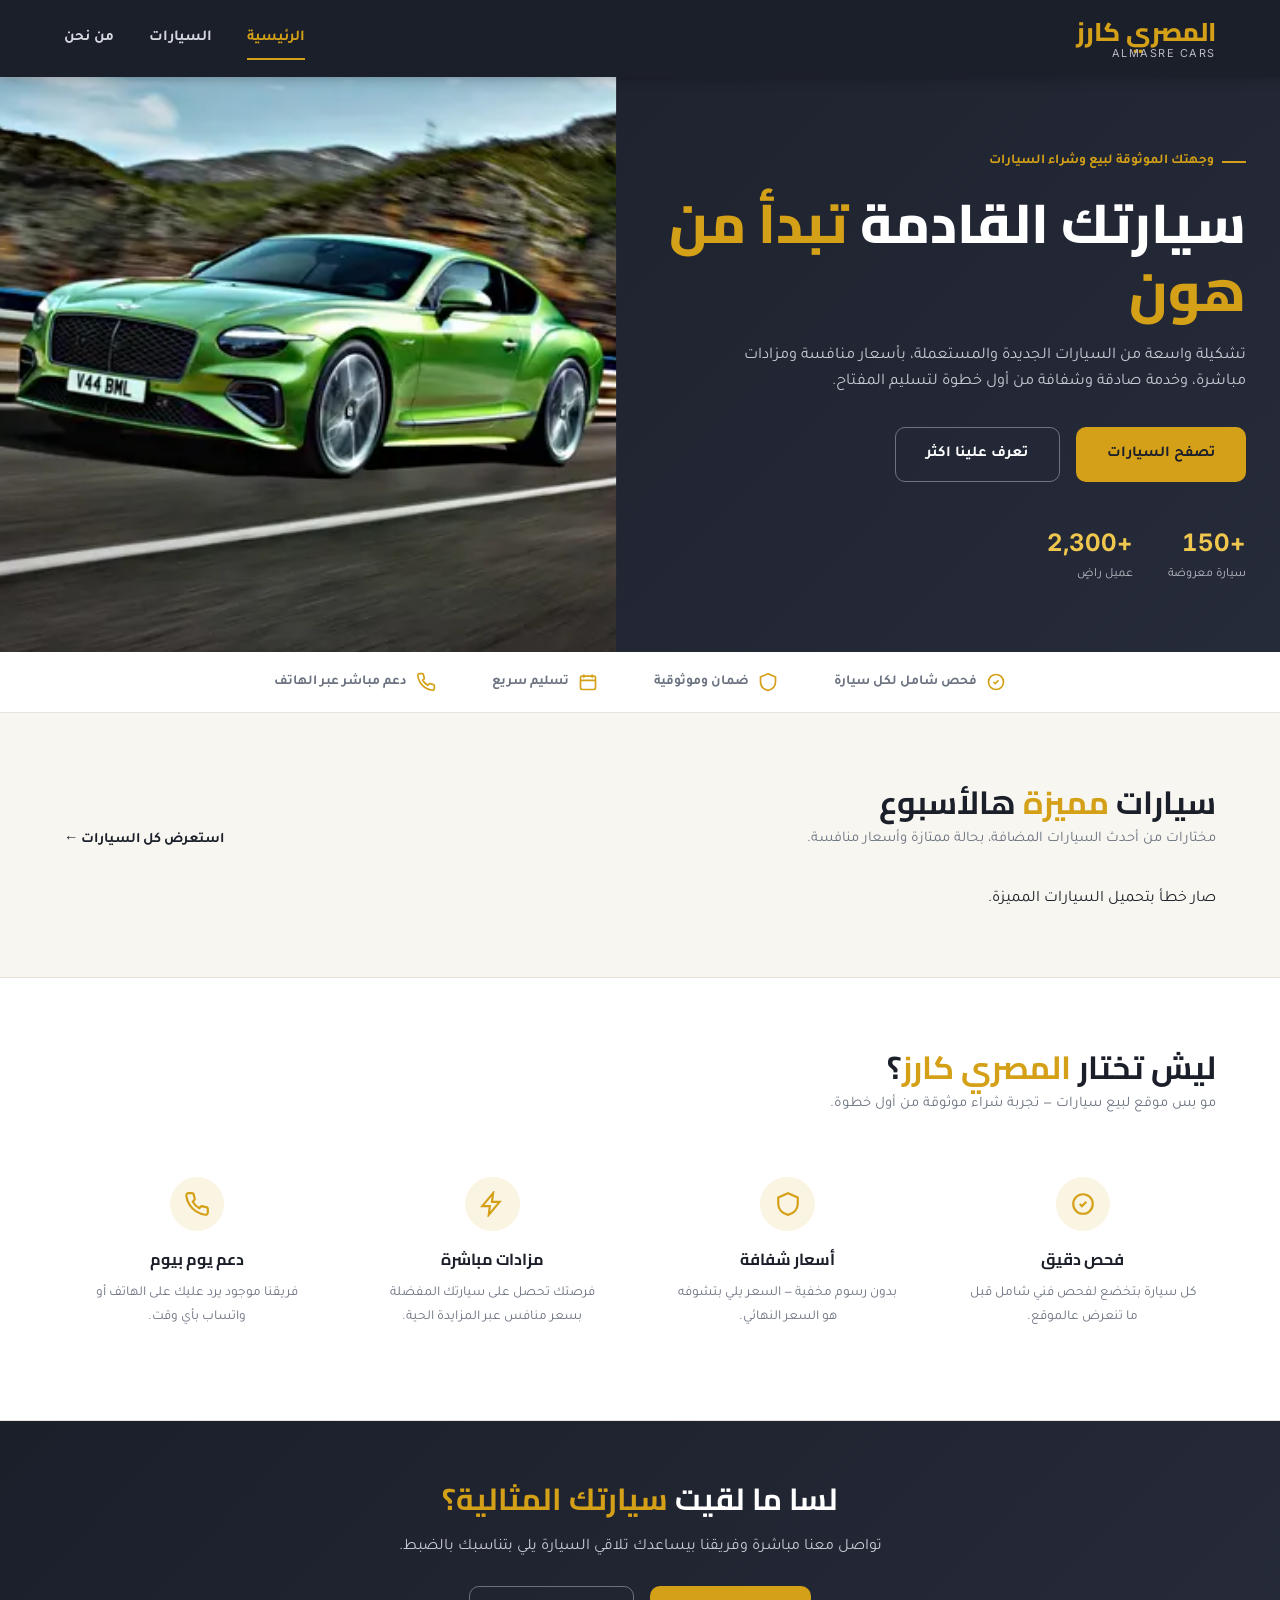
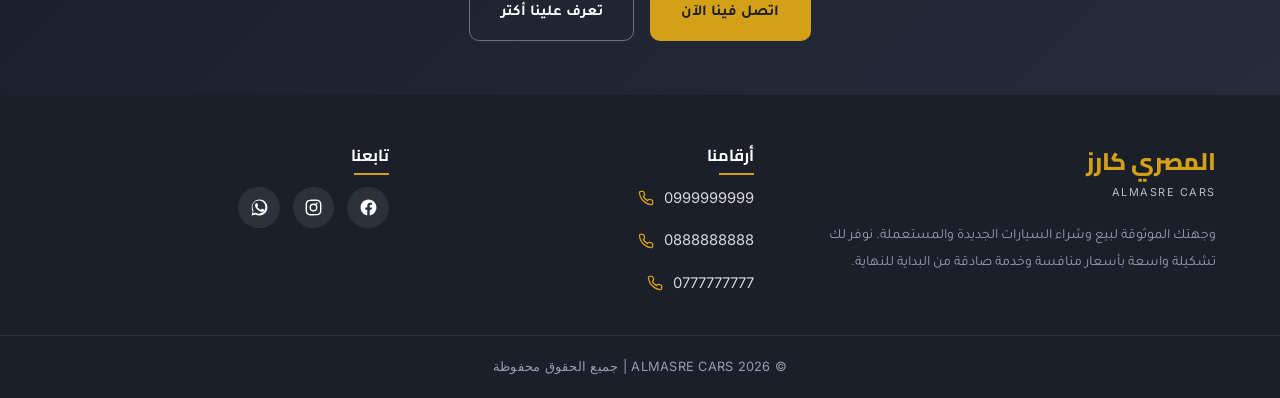
==== commit 365dff90: "Update Footer" ====
--- a/index.html
+++ b/index.html
@@ -229,8 +229,8 @@
           <strong>المصري كارز</strong>
           <span>AlMasre Cars</span>
           <p>
-            وجهتك الموثوقة لبيع وشراء السيارات الجديدة والمستعملة. نوفرلك تشكيلة
-            واسعة بأسعار منافسة وخدمة صادقة من البداية للنهاية.
+            وجهتك الموثوقة لبيع وشراء السيارات الجديدة والمستعملة. نوفر لك
+            تشكيلة واسعة بأسعار منافسة وخدمة صادقة من البداية للنهاية.
           </p>
         </div>
 
@@ -343,11 +343,7 @@
         <div class="modal-gallery">
           <div class="modal-main-img">
             <img id="modalImg" src="" alt="" />
-            <button
-              class="gallery-close"
-              id="galleryClose"
-              aria-label="إغلاق"
-            >
+            <button class="gallery-close" id="galleryClose" aria-label="إغلاق">
               ×
             </button>
             <button
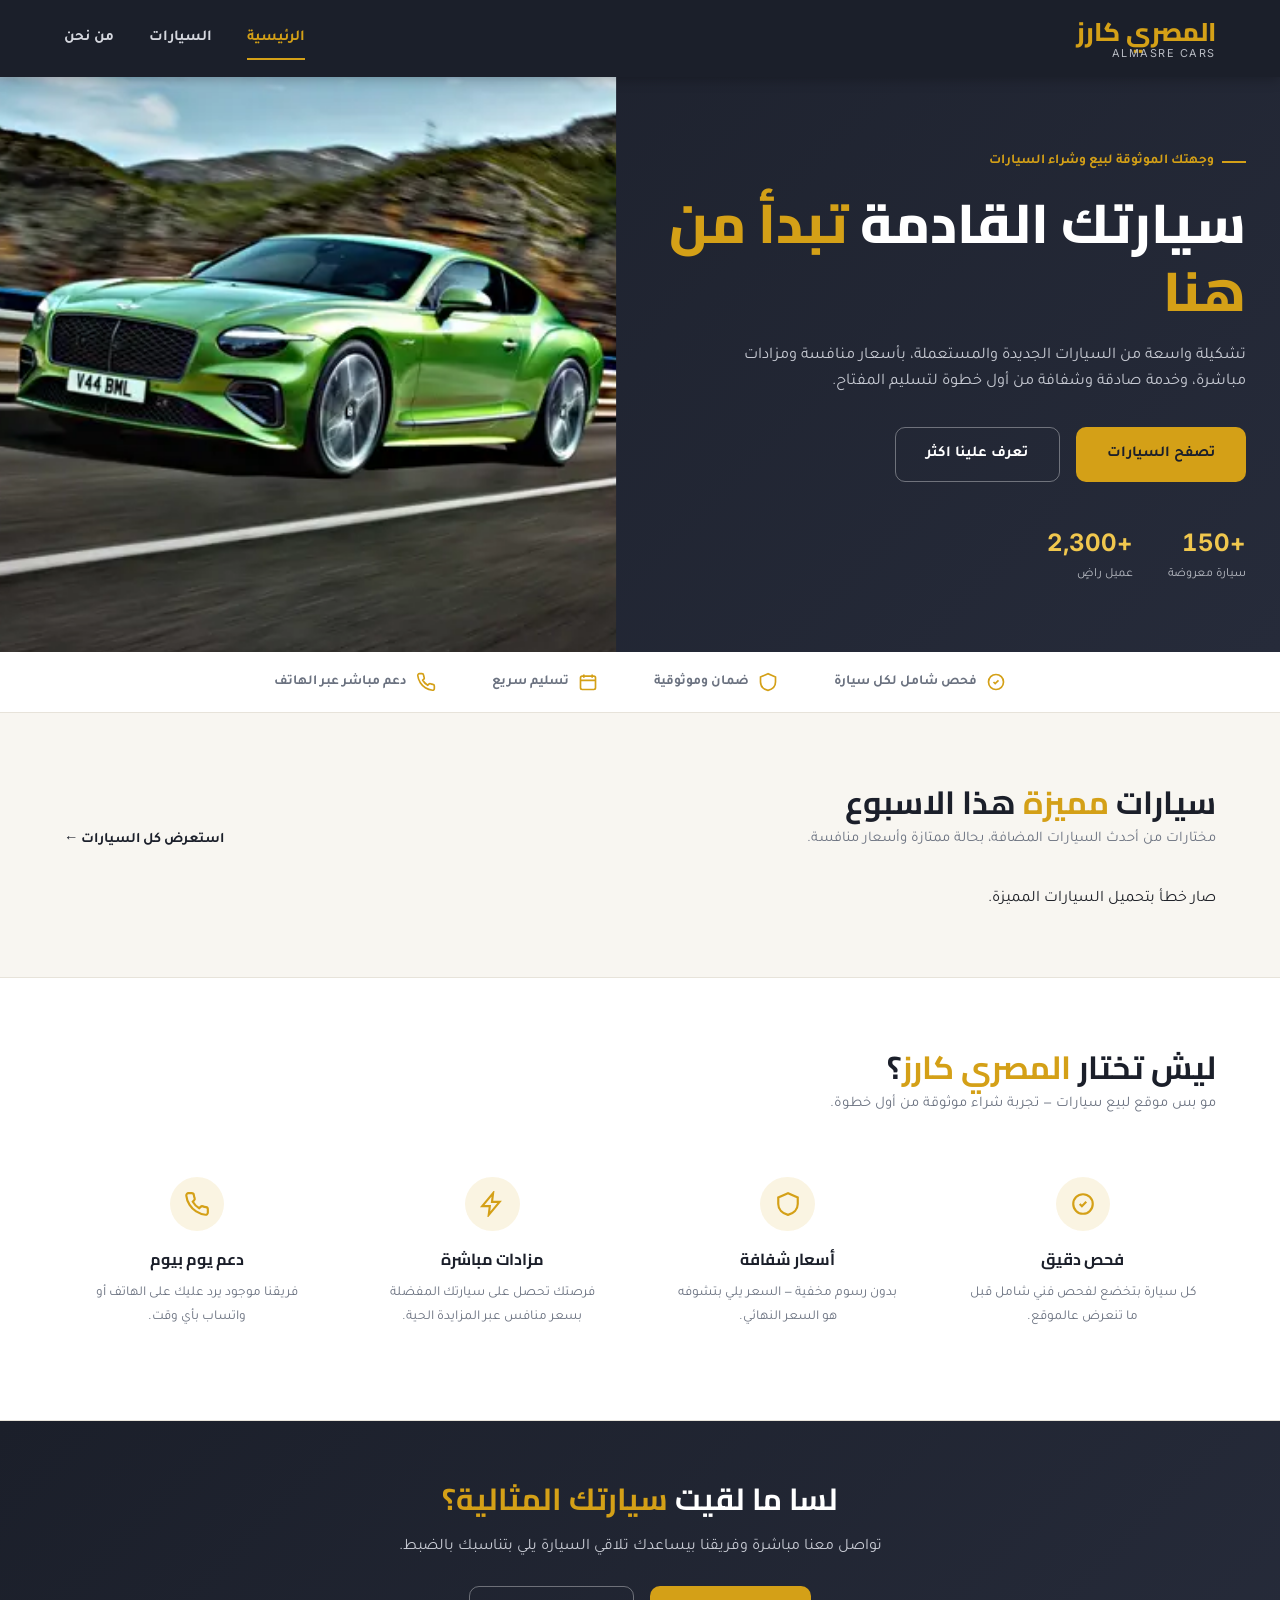
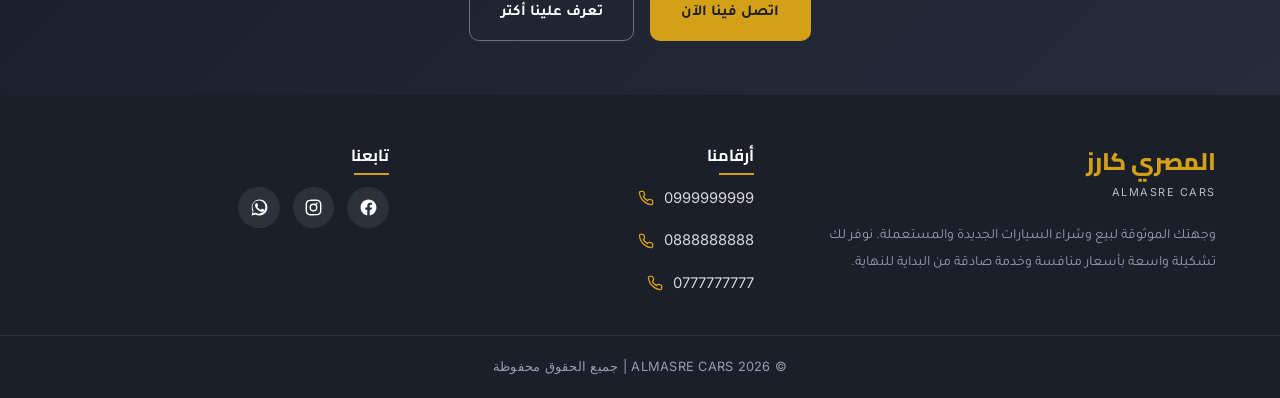
==== commit 1b426a78: "Update for some texts" ====
--- a/index.html
+++ b/index.html
@@ -43,7 +43,7 @@
     <section class="hero">
       <div class="hero-copy">
         <div class="hero-eyebrow">وجهتك الموثوقة لبيع وشراء السيارات</div>
-        <h1>سيارتك القادمة <span>تبدأ من هون</span></h1>
+        <h1>سيارتك القادمة <span>تبدأ من هنا</span></h1>
         <p>
           تشكيلة واسعة من السيارات الجديدة والمستعملة، بأسعار منافسة ومزادات
           مباشرة، وخدمة صادقة وشفافة من أول خطوة لتسليم المفتاح.
@@ -126,7 +126,7 @@
     <section class="section">
       <div class="section-head reveal">
         <div>
-          <h2>سيارات <span>مميزة</span> هالأسبوع</h2>
+          <h2>سيارات <span>مميزة</span> هذا الاسبوع</h2>
           <p>مختارات من أحدث السيارات المضافة، بحالة ممتازة وأسعار منافسة.</p>
         </div>
         <a href="Cars.html" class="section-link">استعرض كل السيارات ←</a>
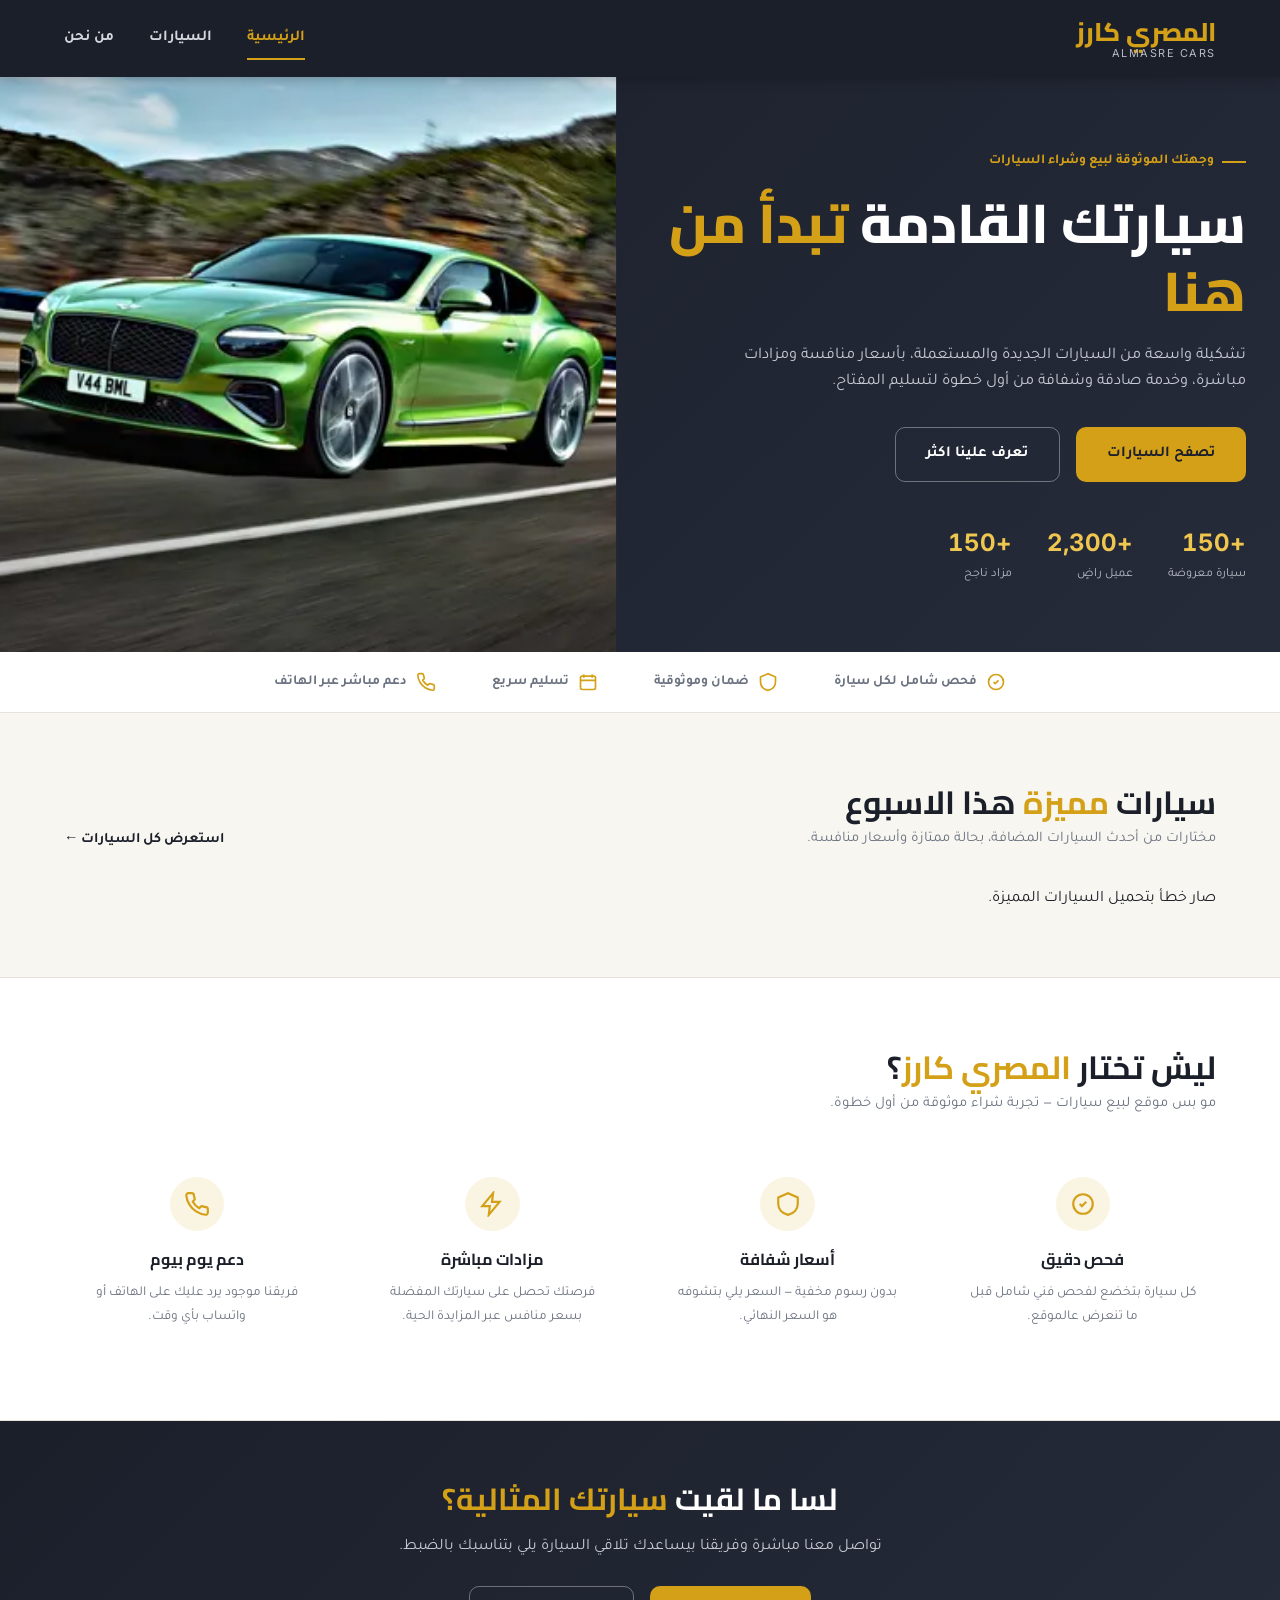
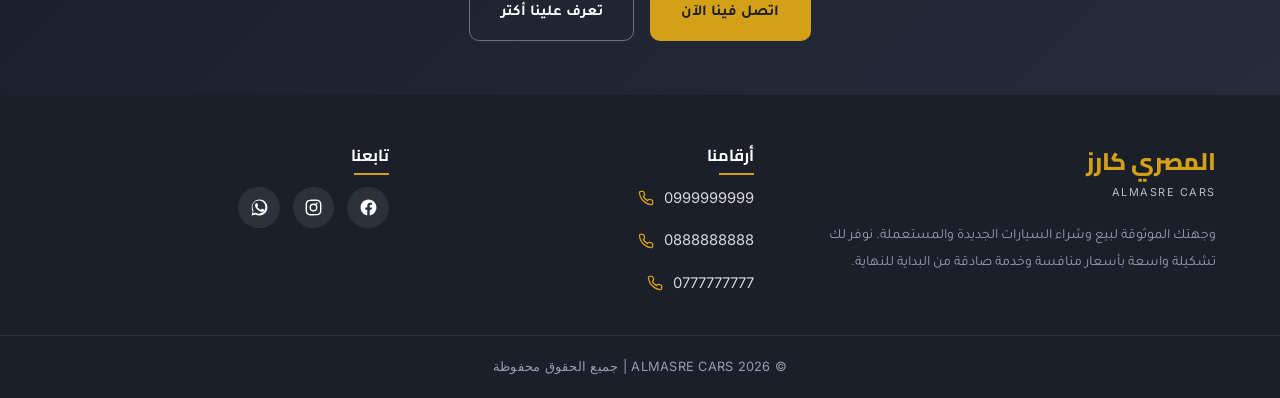
==== commit 60c0dab0: "update for auctions" ====
--- a/index.html
+++ b/index.html
@@ -60,6 +60,10 @@
           <div class="hero-stat">
             <strong class="num">+2,300</strong>
             <span>عميل راضٍ</span>
+          </div>
+          <div class="hero-stat">
+            <strong class="num">+150</strong>
+            <span>مزاد ناجح</span>
           </div>
         </div>
       </div>
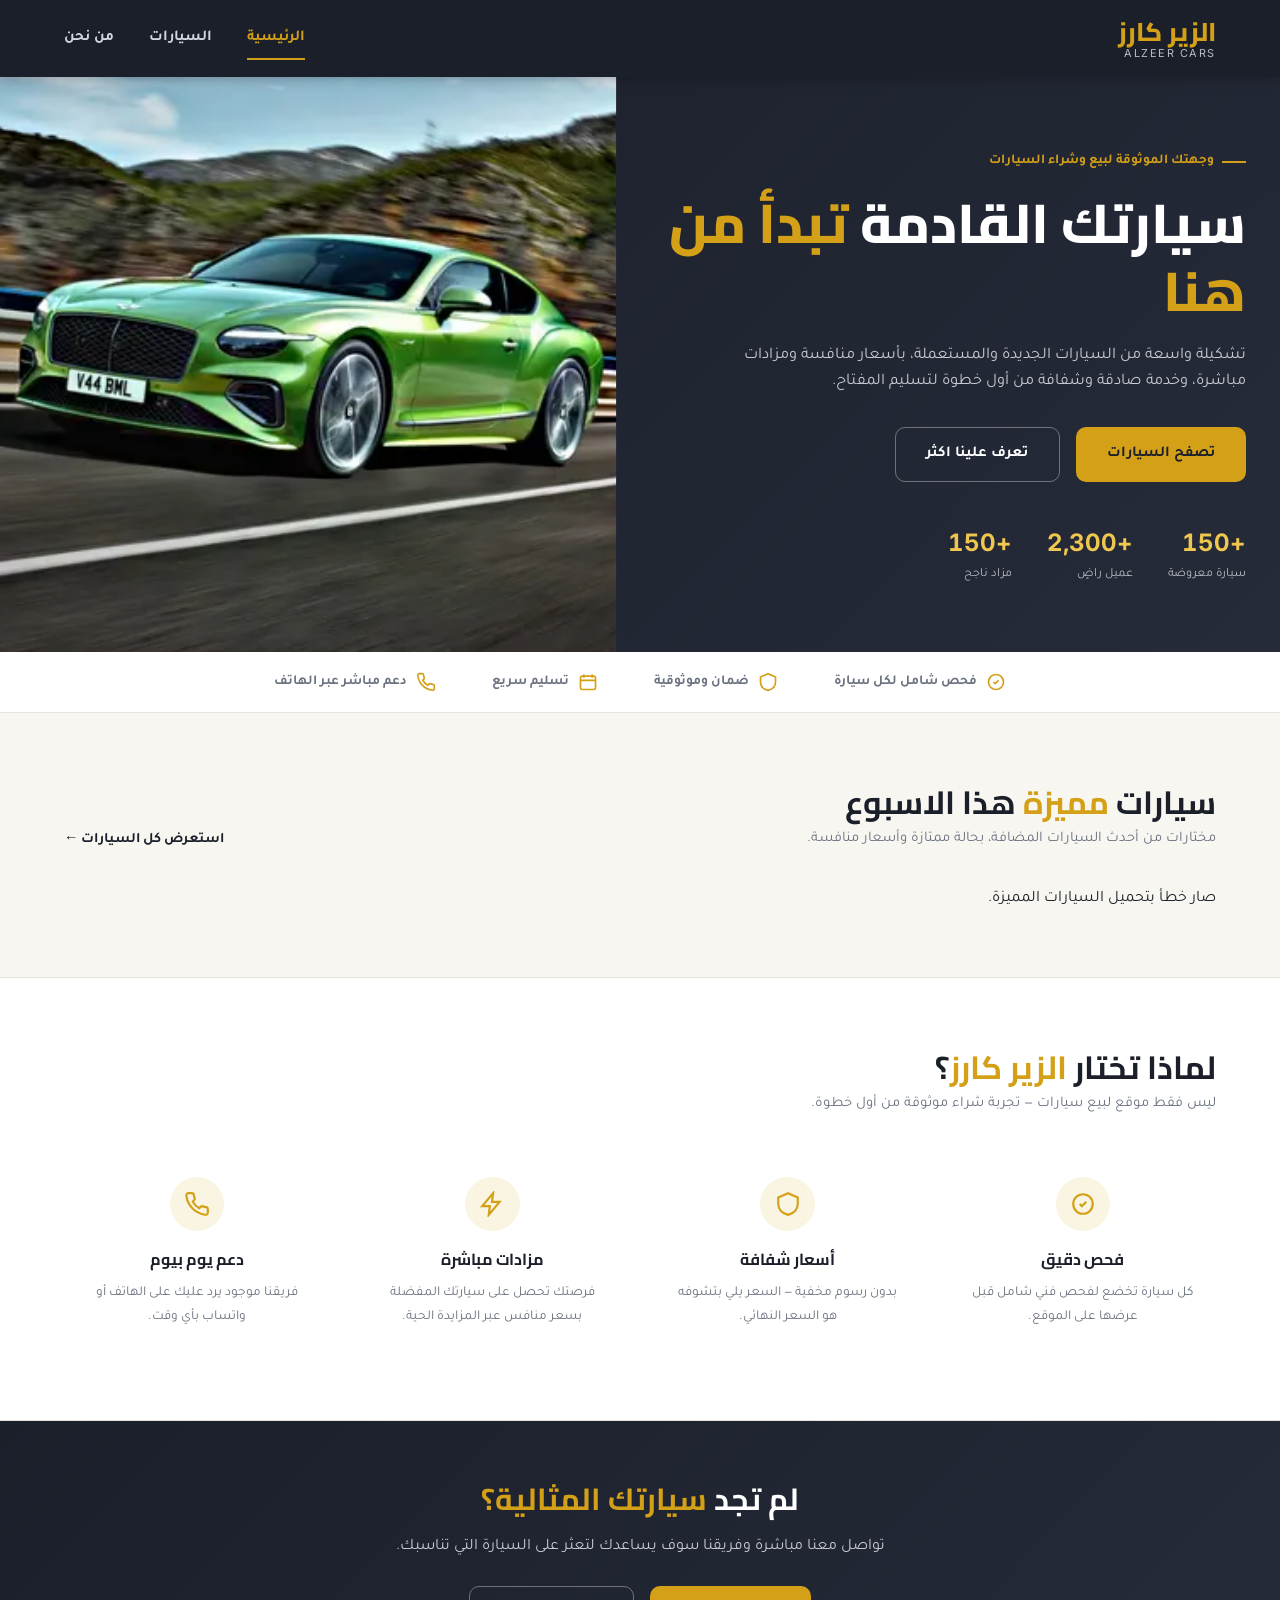
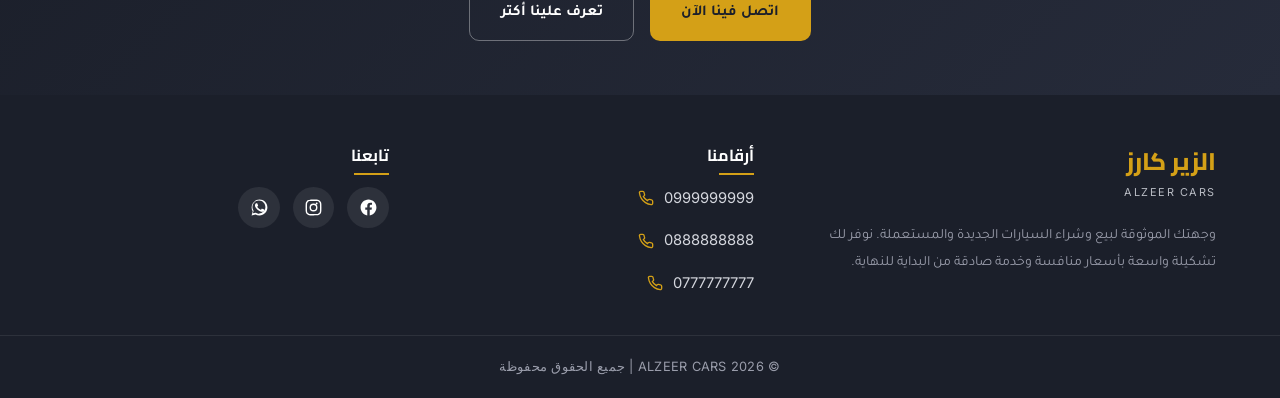
==== commit b3b45c2a: "Update website" ====
--- a/index.html
+++ b/index.html
@@ -3,7 +3,7 @@
   <head>
     <meta charset="UTF-8" />
     <meta name="viewport" content="width=device-width, initial-scale=1.0" />
-    <title>المصري كارز | الصفحة الرئيسية</title>
+    <title>الزير كارز | الصفحة الرئيسية</title>
 
     <link rel="preconnect" href="https://fonts.googleapis.com" />
     <link rel="preconnect" href="https://fonts.gstatic.com" crossorigin />
@@ -20,8 +20,8 @@
     <!-- ===== Header ===== -->
     <header class="site-header">
       <div class="logo">
-        <strong>المصري كارز</strong>
-        <span>AlMasre Cars</span>
+        <strong>الزير كارز</strong>
+        <span>AlZeer Cars</span>
       </div>
       <nav class="nav-links" id="navLinks">
         <a href="#" aria-current="page">الرئيسية</a>
@@ -68,7 +68,7 @@
         </div>
       </div>
       <div class="hero-media">
-        <img src="images/Cars/car7.jpg" alt="أودي R8 من تشكيلة المصري كارز" />
+        <img src="images/Cars/car7.jpg" alt="أودي R8 من تشكيلة الزير كارز" />
       </div>
     </section>
 
@@ -141,13 +141,13 @@
       </div>
     </section>
 
-    <!-- ===== ليش تختار المصري كارز ===== -->
+    <!-- ===== ليش تختار الزير كارز ===== -->
     <section class="why-us">
       <div class="section">
         <div class="section-head reveal">
           <div>
-            <h2>ليش تختار <span>المصري كارز</span>؟</h2>
-            <p>مو بس موقع لبيع سيارات — تجربة شراء موثوقة من أول خطوة.</p>
+            <h2>لماذا تختار <span>الزير كارز</span>؟</h2>
+            <p>ليس فقط موقع لبيع سيارات — تجربة شراء موثوقة من أول خطوة.</p>
           </div>
         </div>
         <div class="why-grid">
@@ -164,7 +164,7 @@
               </svg>
             </div>
             <h3>فحص دقيق</h3>
-            <p>كل سيارة بتخضع لفحص فني شامل قبل ما تنعرض عالموقع.</p>
+            <p>كل سيارة تخضع لفحص فني شامل قبل عرضها على الموقع.</p>
           </div>
           <div class="why-card reveal">
             <div class="why-icon">
@@ -218,8 +218,8 @@
 
     <!-- ===== CTA أخير ===== -->
     <section class="cta-banner reveal">
-      <h2>لسا ما لقيت <span>سيارتك المثالية؟</span></h2>
-      <p>تواصل معنا مباشرة وفريقنا بيساعدك تلاقي السيارة يلي بتناسبك بالضبط.</p>
+      <h2>لم تجد <span>سيارتك المثالية؟</span></h2>
+      <p>تواصل معنا مباشرة وفريقنا سوف يساعدك لتعثر على السيارة التي تناسبك.</p>
       <div class="hero-actions">
         <a href="tel:0999999999" class="btn btn-primary">اتصل فينا الآن</a>
         <a href="AboutUs.html" class="btn btn-outline">تعرف علينا أكتر</a>
@@ -230,8 +230,8 @@
     <footer class="site-footer">
       <div class="footer-inner">
         <div class="footer-brand">
-          <strong>المصري كارز</strong>
-          <span>AlMasre Cars</span>
+          <strong>الزير كارز</strong>
+          <span>AlZeer Cars</span>
           <p>
             وجهتك الموثوقة لبيع وشراء السيارات الجديدة والمستعملة. نوفر لك
             تشكيلة واسعة بأسعار منافسة وخدمة صادقة من البداية للنهاية.
@@ -294,7 +294,7 @@
           <div class="footer-socials">
             <a
               class="social-btn facebook"
-              href="https://www.facebook.com/share/1HFxrRnPoR/"
+              href="https://www.facebook.com/"
               target="_blank"
               rel="noopener noreferrer"
               aria-label="صفحتنا على فيسبوك"
@@ -307,7 +307,7 @@
             </a>
             <a
               class="social-btn instagram"
-              href="https://www.instagram.com/almasre_cars1?igsh=eW95MzhqOXViam92"
+              href="https://www.instagram.com/"
               target="_blank"
               rel="noopener noreferrer"
               aria-label="صفحتنا على انستغرام"
@@ -320,7 +320,7 @@
             </a>
             <a
               class="social-btn whatsapp"
-              href="https://whatsapp.com/channel/0029Vb72TVJ9mrGWmtcDu41w"
+              href="https://whatsapp.com/"
               target="_blank"
               rel="noopener noreferrer"
               aria-label="مجموعتنا على واتساب"
@@ -338,7 +338,7 @@
         </div>
       </div>
 
-      <div class="footer-bottom">© 2026 ALMASRE CARS | جميع الحقوق محفوظة</div>
+      <div class="footer-bottom">© 2026 ALZEER CARS | جميع الحقوق محفوظة</div>
     </footer>
 
     <!-- ===== مودال تفاصيل السيارة المميزة ===== -->
